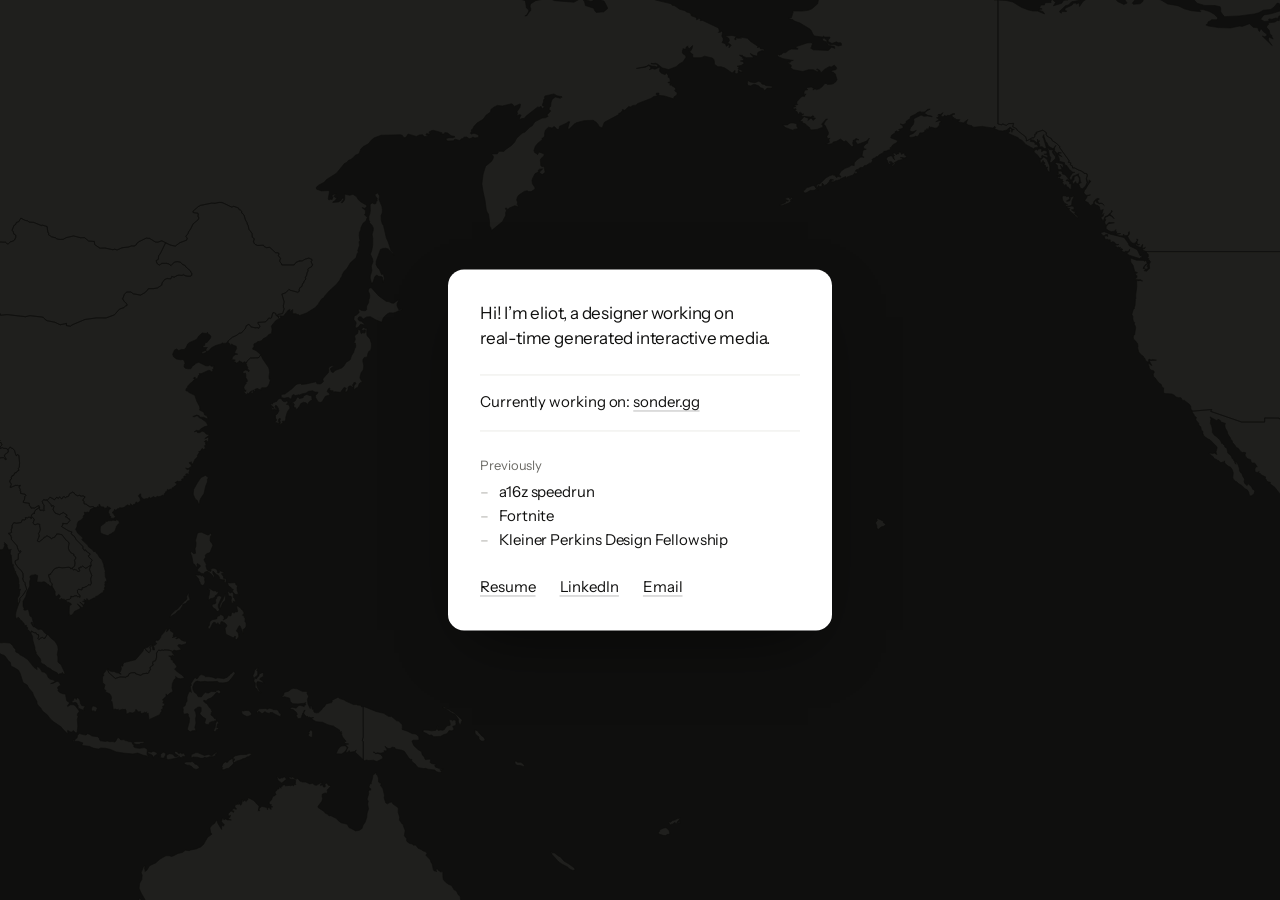
==== index.html @ 97181dc1 "World atlas preview (from eliotc.com atlas branch 342e32b) Co-Authored-By: Claude Opus 5.5 <noreply@" ====
<!doctype html>
<html lang="en" data-manifest="https://d3h06xb32ojj4n.cloudfront.net/eliotc/atlas/manifest.json">
<head>
<meta charset="utf-8">
<meta name="viewport" content="width=device-width, initial-scale=1, viewport-fit=cover">
<meta name="color-scheme" content="dark">
<meta name="theme-color" content="#0f0f0e">
<title>Eliot Chang</title>
<meta name="description" content="Designer working on interactive media that’s generated in real time.">
<meta property="og:title" content="Eliot Chang">
<meta property="og:description" content="Designer working on interactive media that’s generated in real time.">
<meta property="og:url" content="https://eliotc.com">
<link rel="icon" href="data:,">
<link rel="preconnect" href="https://fonts.googleapis.com">
<link rel="preconnect" href="https://fonts.gstatic.com" crossorigin>
<link href="https://fonts.googleapis.com/css2?family=Instrument+Sans:wght@400;500&display=swap" rel="stylesheet">
<link rel="preload" href="data/land.json" as="fetch" crossorigin>
<link rel="stylesheet" href="atlas.css">
</head>
<body>
<canvas id="stage" aria-label="World map. Choose a place to play a short film about it." role="img"></canvas>
<div class="videos" aria-hidden="true">
  <video playsinline muted loop preload="none"></video>
  <video playsinline muted loop preload="none"></video>
</div>
<div class="scrim" aria-hidden="true"></div>

<section class="card" id="card" aria-label="About eliot" tabindex="-1">
  <p class="intro">Hi! I’m eliot, a designer working on <span class="nw">real-time</span> generated interactive media.</p>
  <p class="now">Currently working on: <a href="https://sonder.gg">sonder.gg</a></p>
  <div class="prev">
    <span class="label">Previously</span>
    <ul>
      <li>a16z speedrun</li>
      <li>Fortnite</li>
      <li>Kleiner Perkins Design Fellowship</li>
    </ul>
  </div>
  <nav>
    <a href="https://docs.google.com/document/d/1Gn257Oo2Tdrnf8u51dKeGFQw_ZbxBJLO6IESc3gNT_4/edit">Resume</a>
    <a href="https://www.linkedin.com/in/eliot-chang/">LinkedIn</a>
    <a href="mailto:me@eliotc.com">Email</a>
  </nav>
</section>

<button class="chip" id="chip" type="button" aria-controls="card" aria-expanded="true">eliot</button>

<div class="controls" id="controls">
  <button class="ctl" id="mute" type="button" aria-pressed="false">Unmute</button>
  <button class="ctl" id="close" type="button">Close</button>
</div>

<div class="panel" id="panel" aria-live="polite">
  <h2 class="p-name" id="p-name"></h2>
  <p class="p-asof" id="p-asof"></p>
  <p class="p-line" id="p-line"></p>
  <p class="p-sources" id="p-sources"></p>
</div>

<p class="hint" id="hint">Choose any place on the map.</p>
<div class="tip" id="tip" aria-hidden="true"></div>

<script src="atlas.js" defer></script>
</body>
</html>
---- atlas.css ----
:root {
  --ocean: #0f0f0e;
  --paper: #ffffff;
  --ink: #111110;
  --ink-muted: #6c6b66;
  --rule: #ebebe8;
  --on-dark: #efeee9;
  --on-dark-muted: rgba(239, 238, 233, 0.62);
  --ease: cubic-bezier(0.2, 0.7, 0.2, 1);
  --gutter: 24px;
}
* { box-sizing: border-box; }
html, body {
  margin: 0; height: 100%; overflow: hidden; background: var(--ocean);
  -webkit-font-smoothing: antialiased; -webkit-tap-highlight-color: transparent;
}
body {
  font: 16px/1.5 "Instrument Sans", system-ui, sans-serif; letter-spacing: -0.005em;
  color: var(--on-dark);
}
button { font: inherit; letter-spacing: inherit; }

#stage {
  position: fixed; inset: 0; width: 100%; height: 100%; display: block; z-index: 1;
  touch-action: none; opacity: 0; transition: opacity 0.9s var(--ease);
}
#stage.is-ready { opacity: 1; }
.videos video {
  position: fixed; inset: 0; width: 100%; height: 100%; object-fit: cover; z-index: 0;
  pointer-events: none;
}
/* Without WebGL the videos are shown directly above the 2D map. */
.no-gl .videos video { z-index: 2; opacity: 0; transition: opacity 0.6s var(--ease); }
.no-gl .videos video.is-on { opacity: 1; }

.scrim {
  position: fixed; left: 0; right: 0; bottom: 0; height: 50vh; z-index: 3; pointer-events: none;
  background: linear-gradient(to top, rgba(0, 0, 0, 0.62), rgba(0, 0, 0, 0.28) 45%, transparent);
  opacity: 0; transition: opacity 0.6s var(--ease);
}
.is-playing .scrim { opacity: 1; }

/* Card */
.card {
  position: fixed; z-index: 6; left: 50%; top: 50%;
  width: min(384px, calc(100vw - 32px));
  padding: 32px;
  background: var(--paper); color: var(--ink);
  border-radius: 16px;
  box-shadow: 0 1px 1px rgba(0, 0, 0, 0.25), 0 24px 64px -24px rgba(0, 0, 0, 0.7);
  transform: translate(-50%, -50%);
  transition: opacity 0.4s var(--ease), transform 0.5s var(--ease), visibility 0s;
  outline: none;
}
.card.is-min {
  opacity: 0; visibility: hidden; pointer-events: none;
  transform: translate(-50%, calc(-50% + 8px)) scale(0.97);
  transition: opacity 0.25s var(--ease), transform 0.35s var(--ease), visibility 0s 0.35s;
}
.card p { margin: 0; }
.intro { font-size: 17px; line-height: 1.45; letter-spacing: -0.012em; }
.now {
  margin-top: 24px !important; padding: 16px 0;
  border-top: 1px solid var(--rule); border-bottom: 1px solid var(--rule);
  font-size: 15px;
}
.prev { margin-top: 24px; font-size: 15px; line-height: 1.6; }
.label { display: block; font-size: 13px; color: var(--ink-muted); margin-bottom: 4px; }
.card ul { list-style: none; margin: 0; padding: 0; }
.card li::before { content: "–"; color: #b3b2ad; margin-right: 10px; }
.card nav { display: flex; gap: 24px; margin-top: 24px; font-size: 15px; }
.card a {
  color: var(--ink); text-decoration: underline; text-decoration-thickness: 1px;
  text-underline-offset: 3px; text-decoration-color: rgba(17, 17, 16, 0.28);
  transition: text-decoration-color 0.2s;
}
.card a:hover { text-decoration-color: rgba(17, 17, 16, 0.9); }
.card a:focus-visible { outline: 1px solid var(--ink); outline-offset: 3px; border-radius: 2px; }

/* Entry chip */
.chip {
  position: fixed; z-index: 6; top: var(--gutter); left: var(--gutter);
  padding: 8px 14px; border: 0; border-radius: 10px;
  background: var(--paper); color: var(--ink); font-size: 14px; font-weight: 500; line-height: 1.2;
  box-shadow: 0 1px 1px rgba(0, 0, 0, 0.25), 0 8px 24px -12px rgba(0, 0, 0, 0.7);
  cursor: pointer; opacity: 0; visibility: hidden; transform: translateY(-4px);
  transition: opacity 0.3s var(--ease), transform 0.4s var(--ease), visibility 0s 0.4s;
}
.chip.is-on { opacity: 1; visibility: visible; transform: none; transition-delay: 0.1s, 0.1s, 0s; }
.chip:hover { background: #f3f3f1; }
.chip:focus-visible, .ctl:focus-visible { outline: 1px solid var(--on-dark); outline-offset: 3px; }

/* Video controls */
.controls {
  position: fixed; z-index: 5; top: var(--gutter); right: var(--gutter);
  display: flex; gap: 8px;
  opacity: 0; visibility: hidden; transition: opacity 0.4s var(--ease), visibility 0s 0.4s;
}
.is-playing .controls { opacity: 1; visibility: visible; transition-delay: 0s; }
.ctl {
  padding: 7px 12px; border-radius: 10px; cursor: pointer;
  font-size: 13px; line-height: 1.2; color: var(--on-dark);
  background: rgba(15, 15, 14, 0.42); border: 1px solid rgba(239, 238, 233, 0.16);
  -webkit-backdrop-filter: blur(12px); backdrop-filter: blur(12px);
  transition: background 0.2s, border-color 0.2s;
}
.ctl:hover { background: rgba(15, 15, 14, 0.62); border-color: rgba(239, 238, 233, 0.32); }

/* Caption panel */
.panel {
  position: fixed; z-index: 4; left: var(--gutter); bottom: var(--gutter);
  width: min(560px, calc(100vw - 2 * var(--gutter)));
  pointer-events: none; opacity: 0; transform: translateY(6px);
  transition: opacity 0.5s var(--ease), transform 0.6s var(--ease);
}
.is-playing .panel { opacity: 1; transform: none; }
.panel a { pointer-events: auto; }
.p-name { margin: 0; font-size: 20px; line-height: 1.2; font-weight: 500; letter-spacing: -0.015em; }
.p-asof { margin: 4px 0 0; font-size: 13px; color: var(--on-dark-muted); }
.p-line {
  margin: 16px 0 0; font-size: 16px; line-height: 1.45; min-height: 2.9em; max-width: 44ch;
  text-wrap: pretty; transition: opacity 0.25s;
}
.p-line.is-swap { opacity: 0; }
.p-sources { margin: 8px 0 0; font-size: 12px; color: var(--on-dark-muted); display: flex; flex-wrap: wrap; gap: 4px 16px; }
.p-sources:empty { display: none; }
.p-sources a {
  color: var(--on-dark-muted); text-decoration: underline; text-decoration-thickness: 1px;
  text-underline-offset: 3px; text-decoration-color: rgba(239, 238, 233, 0.25);
}
.p-sources a:hover { color: var(--on-dark); }

/* Map hint + hover tip */
.hint {
  position: fixed; z-index: 4; left: var(--gutter); bottom: var(--gutter); margin: 0;
  font-size: 13px; color: #7c7b75; pointer-events: none;
  opacity: 0; transition: opacity 0.6s var(--ease);
}
.hint.is-on { opacity: 1; transition-delay: 0.4s; }
.tip {
  position: fixed; z-index: 4; left: 0; top: 0; pointer-events: none; white-space: nowrap;
  font-size: 12px; line-height: 1; color: var(--on-dark);
  opacity: 0; transition: opacity 0.18s;
}
.tip.is-on { opacity: 1; }
.tip::before {
  content: ""; position: absolute; left: 0; top: 0; width: 7px; height: 7px; margin: -3.5px 0 0 -3.5px;
  border-radius: 50%; background: var(--on-dark);
}
.tip span { position: absolute; left: 10px; top: -6px; }
.tip small { color: var(--on-dark-muted); font-size: 12px; margin-left: 6px; }

@media (max-width: 560px) {
  :root { --gutter: 16px; }
  .card { padding: 24px; }
  .intro { font-size: 16px; }
  .p-name { font-size: 18px; }
  .p-line { font-size: 15px; }
}
@media (prefers-reduced-motion: reduce) {
  .card, .card.is-min, .chip, .panel, #stage { transition-property: opacity, visibility; transform: translate(-50%, -50%); }
  .chip, .panel, #stage { transform: none; }
}
.nw { white-space: nowrap; }
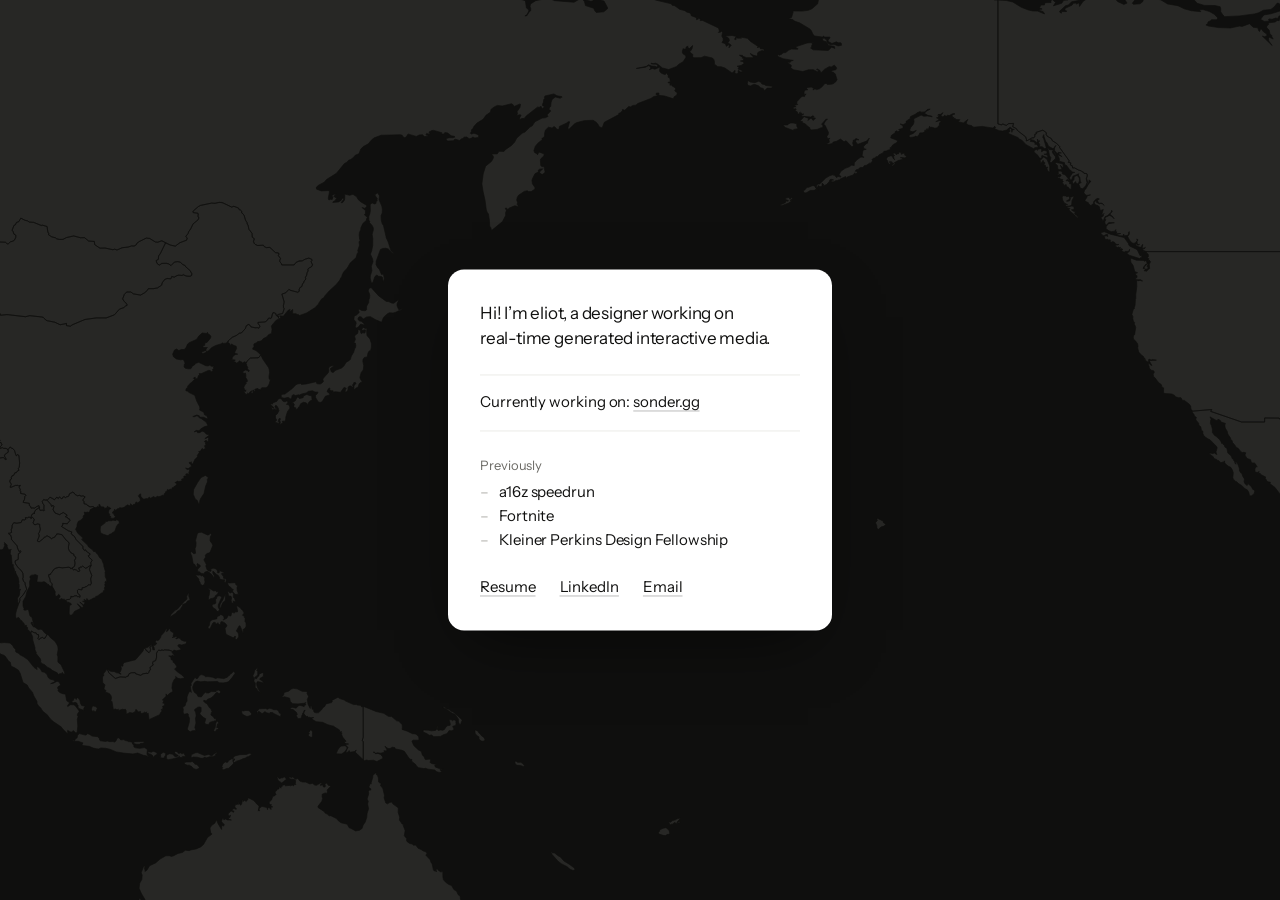
==== commit d7a67976: "Update preview to atlas c97c593: lens, corner note, map memory, finale Co-Authored-By: Claude Opus 5" ====
--- a/index.html
+++ b/index.html
@@ -1,5 +1,5 @@
 <!doctype html>
-<html lang="en" data-manifest="https://d3h06xb32ojj4n.cloudfront.net/eliotc/atlas/manifest.json">
+<html lang="en" data-manifest="https://d3h06xb32ojj4n.cloudfront.net/eliotc/atlas/manifest.json" data-manifest-v2="https://d3h06xb32ojj4n.cloudfront.net/eliotc/atlas/manifest-v2.json">
 <head>
 <meta charset="utf-8">
 <meta name="viewport" content="width=device-width, initial-scale=1, viewport-fit=cover">
@@ -20,6 +20,7 @@
 <body>
 <canvas id="stage" aria-label="World map. Choose a place to play a short film about it." role="img"></canvas>
 <div class="videos" aria-hidden="true">
+  <video playsinline muted loop preload="none"></video>
   <video playsinline muted loop preload="none"></video>
   <video playsinline muted loop preload="none"></video>
 </div>
@@ -43,10 +44,15 @@
   </nav>
 </section>
 
-<button class="chip" id="chip" type="button" aria-controls="card" aria-expanded="true">eliot</button>
+<aside class="note" id="note" aria-label="About eliot">
+  <button class="n-open" id="note-open" type="button" aria-controls="card" aria-expanded="false"><span class="n-full">eliot, designer working on <span class="nw">real-time</span> generated interactive media</span><span class="n-short">eliot</span></button>
+  <p class="n-now">currently <a href="https://sonder.gg">sonder.gg</a></p>
+  <p class="n-links"><a href="https://docs.google.com/document/d/1Gn257Oo2Tdrnf8u51dKeGFQw_ZbxBJLO6IESc3gNT_4/edit">Resume</a><span aria-hidden="true"> · </span><a href="https://www.linkedin.com/in/eliot-chang/">LinkedIn</a><span aria-hidden="true"> · </span><a href="mailto:me@eliotc.com">Email</a></p>
+</aside>
+<div class="fold" id="fold" aria-hidden="true"></div>
 
 <div class="controls" id="controls">
-  <button class="ctl" id="mute" type="button" aria-pressed="false">Unmute</button>
+  <button class="ctl" id="mute" type="button" aria-pressed="false">Sound on</button>
   <button class="ctl" id="close" type="button">Close</button>
 </div>
 
@@ -55,8 +61,16 @@
   <p class="p-asof" id="p-asof"></p>
   <p class="p-line" id="p-line"></p>
   <p class="p-sources" id="p-sources"></p>
+  <p class="p-music" id="p-music"></p>
+  <div class="p-nav" id="p-nav">
+    <button class="nav" id="prev" type="button" aria-keyshortcuts="ArrowLeft"><span aria-hidden="true">←</span> <span class="nav-name"></span></button>
+    <button class="nav" id="next" type="button" aria-keyshortcuts="ArrowRight"><span class="nav-name"></span> <span aria-hidden="true">→</span></button>
+    <button class="nav call" id="call" type="button" hidden><span aria-hidden="true">→</span> <span class="nav-name"></span></button>
+    <button class="nav thread" id="thread" type="button" hidden></button>
+  </div>
 </div>
 
+<button class="glint" id="glint" type="button" aria-label="A feather" tabindex="-1"><svg viewBox="0 0 24 24" width="22" height="22" aria-hidden="true"><path d="M20.5 3.5c-6.2.4-11 4.6-12.6 11.3l-.6 2.6 2.4-.9c5.8-2.2 9.6-6.9 10.8-13z" fill="currentColor" opacity=".9"/><path d="M19 5 5.2 18.8M4 20l1.2-1.2" stroke="currentColor" stroke-width="1" stroke-linecap="round" fill="none"/></svg></button>
 <p class="hint" id="hint">Choose any place on the map.</p>
 <div class="tip" id="tip" aria-hidden="true"></div>
 
--- a/atlas.css
+++ b/atlas.css
@@ -33,9 +33,13 @@
 .no-gl .videos video { z-index: 2; opacity: 0; transition: opacity 0.6s var(--ease); }
 .no-gl .videos video.is-on { opacity: 1; }
 
+/* Captions carry each film's lines, so the scrim is weighted to the bottom-left
+   where they sit, and stays light across the rest of the picture. */
 .scrim {
-  position: fixed; left: 0; right: 0; bottom: 0; height: 50vh; z-index: 3; pointer-events: none;
-  background: linear-gradient(to top, rgba(0, 0, 0, 0.62), rgba(0, 0, 0, 0.28) 45%, transparent);
+  position: fixed; left: 0; right: 0; bottom: 0; height: 56vh; z-index: 3; pointer-events: none;
+  background:
+    radial-gradient(ellipse 62% 78% at 0% 100%, rgba(0, 0, 0, 0.5), rgba(0, 0, 0, 0.22) 55%, transparent 80%),
+    linear-gradient(to top, rgba(0, 0, 0, 0.5), rgba(0, 0, 0, 0.16) 40%, transparent 75%);
   opacity: 0; transition: opacity 0.6s var(--ease);
 }
 .is-playing .scrim { opacity: 1; }
@@ -77,18 +81,47 @@
 .card a:hover { text-decoration-color: rgba(17, 17, 16, 0.9); }
 .card a:focus-visible { outline: 1px solid var(--ink); outline-offset: 3px; border-radius: 2px; }
 
-/* Entry chip */
-.chip {
-  position: fixed; z-index: 6; top: var(--gutter); left: var(--gutter);
-  padding: 8px 14px; border: 0; border-radius: 10px;
-  background: var(--paper); color: var(--ink); font-size: 14px; font-weight: 500; line-height: 1.2;
-  box-shadow: 0 1px 1px rgba(0, 0, 0, 0.25), 0 8px 24px -12px rgba(0, 0, 0, 0.7);
-  cursor: pointer; opacity: 0; visibility: hidden; transform: translateY(-4px);
-  transition: opacity 0.3s var(--ease), transform 0.4s var(--ease), visibility 0s 0.4s;
-}
-.chip.is-on { opacity: 1; visibility: visible; transform: none; transition-delay: 0.1s, 0.1s, 0s; }
-.chip:hover { background: #f3f3f1; }
-.chip:focus-visible, .ctl:focus-visible { outline: 1px solid var(--on-dark); outline-offset: 3px; }
+/* Note: the card folded into a wall label, bottom-right */
+.note {
+  position: fixed; z-index: 6; right: var(--gutter); bottom: var(--gutter);
+  width: 244px; padding: 12px 14px 11px;
+  background: var(--paper); color: var(--ink); border-radius: 8px;
+  box-shadow: 0 1px 1px rgba(0, 0, 0, 0.25), 0 12px 32px -16px rgba(0, 0, 0, 0.75);
+  font-size: 12.5px; line-height: 1.45; cursor: pointer;
+  opacity: 0; visibility: hidden; transition: opacity 0.2s var(--ease), visibility 0s 0.2s;
+}
+.note.is-on { opacity: 1; visibility: visible; transition-delay: 0s; }
+.note p { margin: 0; }
+.n-open {
+  display: block; width: 100%; margin: 0; padding: 0; border: 0; background: none; color: inherit;
+  text-align: left; font-size: inherit; line-height: inherit; cursor: pointer;
+}
+.n-open .n-short { display: none; }
+.n-now { margin-top: 6px !important; color: var(--ink-muted); }
+.n-links { margin-top: 2px !important; color: #b3b2ad; }
+.note a {
+  color: var(--ink); text-decoration: underline; text-decoration-thickness: 1px;
+  text-underline-offset: 2px; text-decoration-color: rgba(17, 17, 16, 0.28);
+}
+.note a:hover { text-decoration-color: rgba(17, 17, 16, 0.9); }
+.note:hover { background: #fbfbfa; }
+.n-open:focus-visible, .note a:focus-visible { outline: 1px solid var(--ink); outline-offset: 2px; border-radius: 2px; }
+.fold {
+  position: fixed; z-index: 7; left: 0; top: 0; width: 0; height: 0; pointer-events: none;
+  background: var(--paper); border-radius: 16px; display: none;
+  box-shadow: 0 1px 1px rgba(0, 0, 0, 0.25), 0 24px 64px -24px rgba(0, 0, 0, 0.7);
+}
+/* Narrow screens: the caption owns the bottom, so the note moves top-left and
+   collapses to one line; a tap expands it, a second tap opens the card. */
+@media (max-width: 899px) {
+  .note { right: auto; left: var(--gutter); top: var(--gutter); bottom: auto; width: auto; max-width: calc(100vw - 2 * var(--gutter) - 176px); }
+  .note.is-compact { display: flex; align-items: baseline; gap: 8px; padding: 7px 12px; border-radius: 10px; white-space: nowrap; }
+  .note.is-compact .n-open { width: auto; font-weight: 500; }
+  .note.is-compact .n-full, .note.is-compact .n-links { display: none; }
+  .note.is-compact .n-short { display: inline; }
+  .note.is-compact .n-now { margin: 0 !important; }
+  .note:not(.is-compact) { width: min(244px, calc(100vw - 2 * var(--gutter))); max-width: none; }
+}
 
 /* Video controls */
 .controls {
@@ -118,6 +151,7 @@
 .p-name { margin: 0; font-size: 20px; line-height: 1.2; font-weight: 500; letter-spacing: -0.015em; }
 .p-asof { margin: 4px 0 0; font-size: 13px; color: var(--on-dark-muted); }
 .p-line {
+  text-shadow: 0 1px 2px rgba(0, 0, 0, 0.55), 0 0 18px rgba(0, 0, 0, 0.45);
   margin: 16px 0 0; font-size: 16px; line-height: 1.45; min-height: 2.9em; max-width: 44ch;
   text-wrap: pretty; transition: opacity 0.25s;
 }
@@ -129,8 +163,39 @@
   text-underline-offset: 3px; text-decoration-color: rgba(239, 238, 233, 0.25);
 }
 .p-sources a:hover { color: var(--on-dark); }
-
-/* Map hint + hover tip */
+.p-music { margin: 4px 0 0; font-size: 11px; color: rgba(239, 238, 233, 0.5); }
+.p-music:empty { display: none; }
+
+.p-nav { display: flex; flex-wrap: wrap; gap: 4px 20px; margin-top: 16px; pointer-events: auto; }
+.p-nav:empty { display: none; }
+.nav {
+  padding: 4px 0; border: 0; background: none; cursor: pointer;
+  font-size: 13px; line-height: 1.3; color: var(--on-dark-muted); transition: color 0.2s;
+}
+.nav:hover { color: var(--on-dark); }
+.nav:focus-visible { outline: 1px solid var(--on-dark); outline-offset: 3px; border-radius: 2px; }
+.nav[hidden] { display: none; }
+.thread {
+  padding: 3px 8px; border: 1px solid rgba(239, 238, 233, 0.18); border-radius: 6px; font-size: 12px;
+}
+.thread:hover { border-color: rgba(239, 238, 233, 0.4); }
+
+/* The call: offered only while its shot plays. */
+.call { opacity: 0; pointer-events: none; transition: opacity 0.9s var(--ease); }
+.call.is-on { opacity: 1; pointer-events: auto; }
+.is-finale .panel { display: none; }
+/* The ending: one feather at the end of the route. */
+.glint {
+  position: fixed; z-index: 4; left: 0; top: 0; width: 36px; height: 36px; margin: -27px 0 0 -11px; padding: 7px;
+  border: 0; background: none; color: #f4f1e8; cursor: pointer;
+  filter: drop-shadow(0 0 6px rgba(244, 241, 232, 0.55));
+  opacity: 0; visibility: hidden; transition: opacity 1.8s var(--ease), visibility 0s 1.8s;
+}
+.glint.is-on { opacity: 1; visibility: visible; transition-delay: 0s; animation: glint 3.2s ease-in-out infinite 1.8s; }
+.glint:focus-visible { outline: 1px solid var(--on-dark); outline-offset: 2px; border-radius: 4px; }
+@keyframes glint { 50% { opacity: 0.55; filter: drop-shadow(0 0 2px rgba(244, 241, 232, 0.3)); } }
+
+/* Map hint + lens label */
 .hint {
   position: fixed; z-index: 4; left: var(--gutter); bottom: var(--gutter); margin: 0;
   font-size: 13px; color: #7c7b75; pointer-events: none;
@@ -139,16 +204,12 @@
 .hint.is-on { opacity: 1; transition-delay: 0.4s; }
 .tip {
   position: fixed; z-index: 4; left: 0; top: 0; pointer-events: none; white-space: nowrap;
-  font-size: 12px; line-height: 1; color: var(--on-dark);
-  opacity: 0; transition: opacity 0.18s;
+  font-size: 12px; line-height: 1; color: var(--on-dark); text-shadow: 0 1px 8px rgba(0, 0, 0, 0.8);
+  opacity: 0; transition: opacity 0.2s;
 }
 .tip.is-on { opacity: 1; }
-.tip::before {
-  content: ""; position: absolute; left: 0; top: 0; width: 7px; height: 7px; margin: -3.5px 0 0 -3.5px;
-  border-radius: 50%; background: var(--on-dark);
-}
-.tip span { position: absolute; left: 10px; top: -6px; }
-.tip small { color: var(--on-dark-muted); font-size: 12px; margin-left: 6px; }
+.tip span { display: inline-block; transform: translateX(-50%); }
+.tip small { color: var(--on-dark-muted); font-size: 12px; margin-left: 8px; font-variant-numeric: tabular-nums; }
 
 @media (max-width: 560px) {
   :root { --gutter: 16px; }
@@ -158,7 +219,8 @@
   .p-line { font-size: 15px; }
 }
 @media (prefers-reduced-motion: reduce) {
-  .card, .card.is-min, .chip, .panel, #stage { transition-property: opacity, visibility; transform: translate(-50%, -50%); }
-  .chip, .panel, #stage { transform: none; }
+  .glint.is-on { animation: none; }
+  .card, .card.is-min, .panel, #stage { transition-property: opacity, visibility; transform: translate(-50%, -50%); }
+  .panel, #stage { transform: none; }
 }
 .nw { white-space: nowrap; }
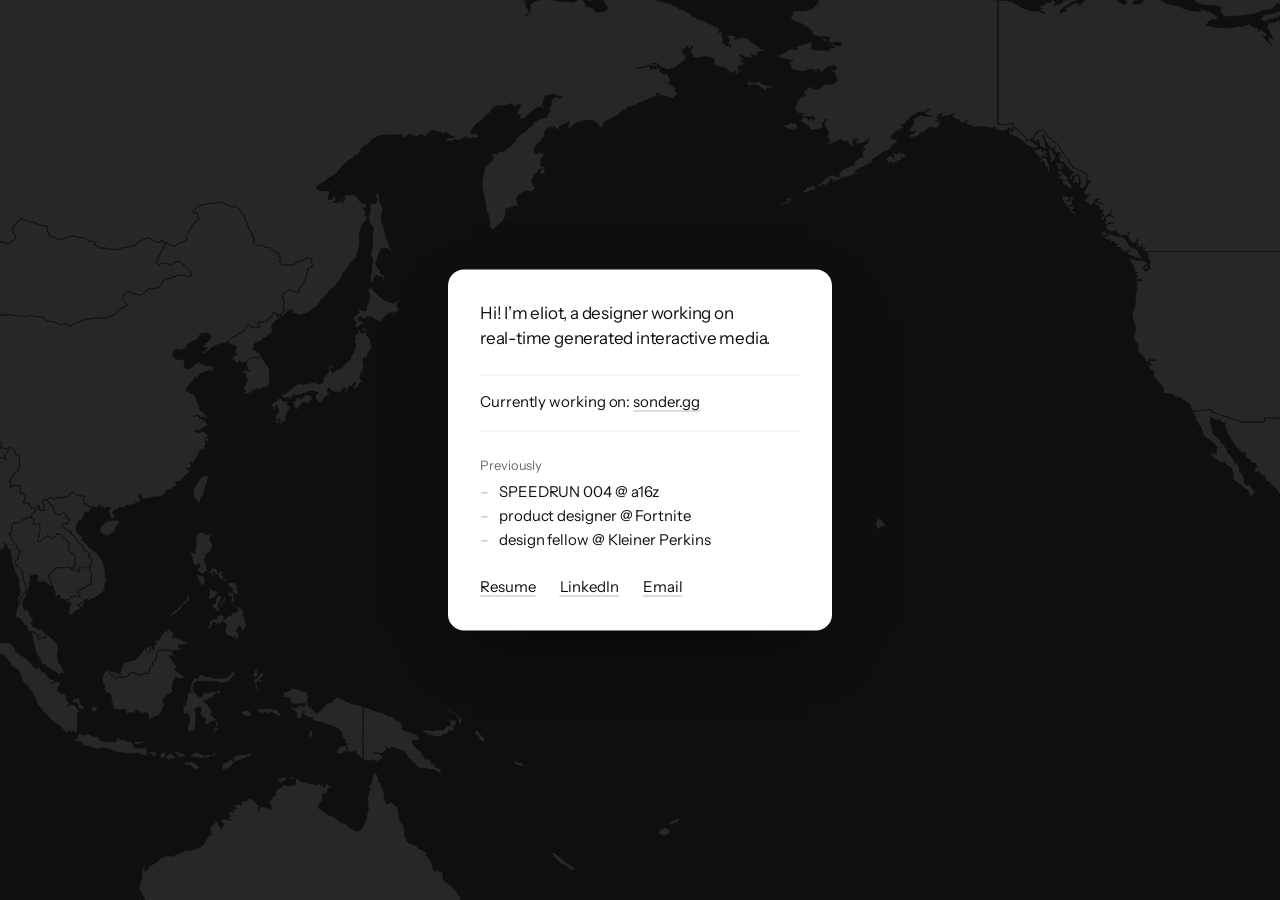
==== commit 9d01e691: "Update preview to atlas 06cab4f: clean ripple wipe, readable captions, deduped sources, new Previous" ====
--- a/index.html
+++ b/index.html
@@ -32,9 +32,9 @@
   <div class="prev">
     <span class="label">Previously</span>
     <ul>
-      <li>a16z speedrun</li>
-      <li>Fortnite</li>
-      <li>Kleiner Perkins Design Fellowship</li>
+      <li>SPEEDRUN 004 @ a16z</li>
+      <li>product designer @ Fortnite</li>
+      <li>design fellow @ Kleiner Perkins</li>
     </ul>
   </div>
   <nav>
--- a/atlas.css
+++ b/atlas.css
@@ -147,15 +147,24 @@
   transition: opacity 0.5s var(--ease), transform 0.6s var(--ease);
 }
 .is-playing .panel { opacity: 1; transform: none; }
+/* A soft local shade behind the caption block: feathered to nothing, so there is no box,
+   but dark enough behind the text for AA contrast over a bright frame. */
+.panel { isolation: isolate; }
+.panel::before {
+  content: ""; position: absolute; z-index: -1; pointer-events: none;
+  left: -120px; right: -140px; top: -90px; bottom: -80px;
+  background: radial-gradient(closest-side, rgba(0, 0, 0, 0.62), rgba(0, 0, 0, 0.5) 45%, rgba(0, 0, 0, 0.22) 75%, transparent);
+}
 .panel a { pointer-events: auto; }
+.p-name, .p-asof, .p-sources, .p-music, .nav { text-shadow: 0 1px 2px rgba(0, 0, 0, 0.6), 0 0 12px rgba(0, 0, 0, 0.45); }
 .p-name { margin: 0; font-size: 20px; line-height: 1.2; font-weight: 500; letter-spacing: -0.015em; }
 .p-asof { margin: 4px 0 0; font-size: 13px; color: var(--on-dark-muted); }
 .p-line {
-  text-shadow: 0 1px 2px rgba(0, 0, 0, 0.55), 0 0 18px rgba(0, 0, 0, 0.45);
+  text-shadow: 0 1px 2px rgba(0, 0, 0, 0.7), 0 0 10px rgba(0, 0, 0, 0.55), 0 0 24px rgba(0, 0, 0, 0.45);
   margin: 16px 0 0; font-size: 16px; line-height: 1.45; min-height: 2.9em; max-width: 44ch;
   text-wrap: pretty; transition: opacity 0.25s;
 }
-.p-line.is-swap { opacity: 0; }
+.p-line.is-swap { opacity: 0; transition-duration: 0.16s; }
 .p-sources { margin: 8px 0 0; font-size: 12px; color: var(--on-dark-muted); display: flex; flex-wrap: wrap; gap: 4px 16px; }
 .p-sources:empty { display: none; }
 .p-sources a {
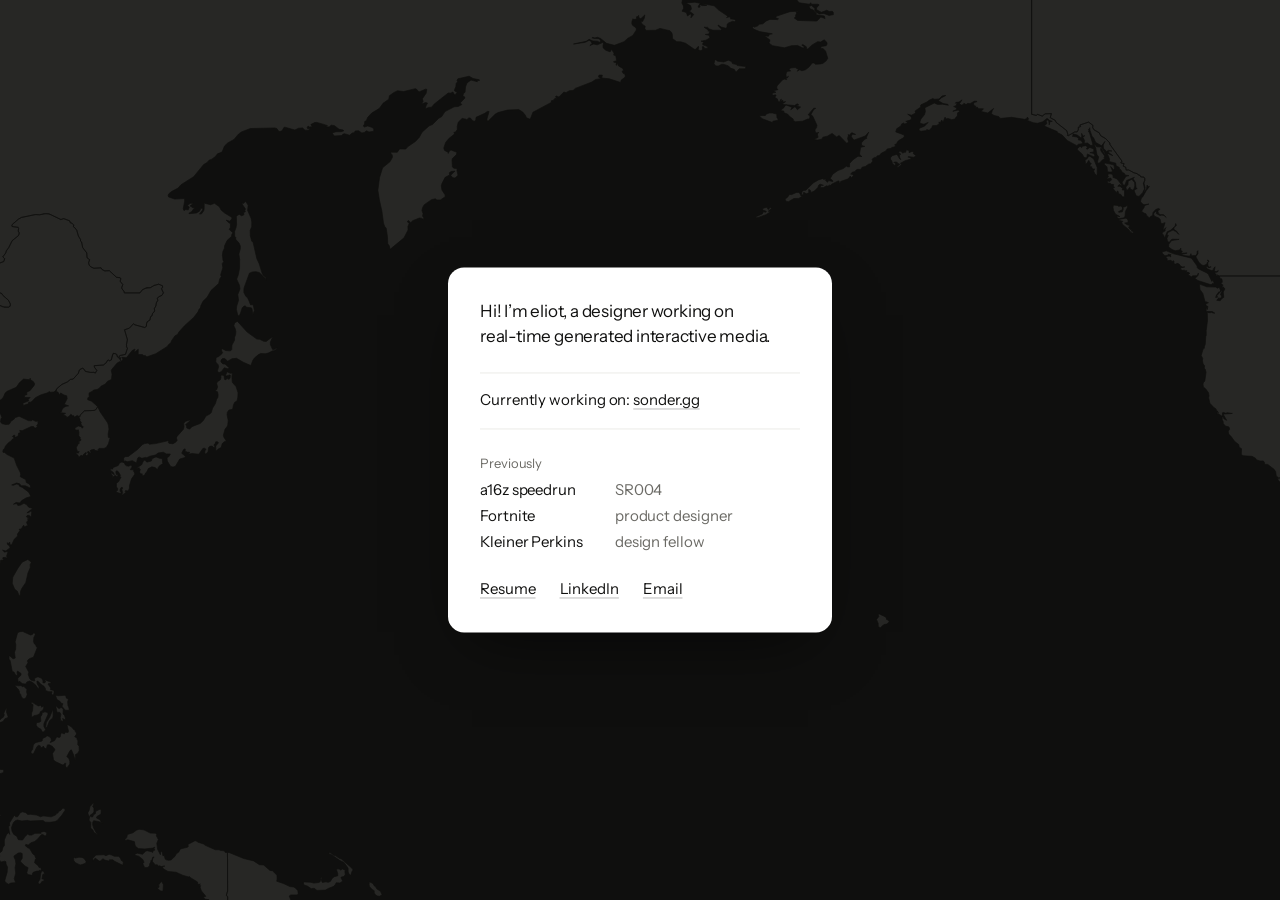
==== commit 50be7b69: "Card: aligned Previously list Co-Authored-By: Claude Opus 5.5 <noreply@anthropic.com>" ====
--- a/index.html
+++ b/index.html
@@ -31,11 +31,11 @@
   <p class="now">Currently working on: <a href="https://sonder.gg">sonder.gg</a></p>
   <div class="prev">
     <span class="label">Previously</span>
-    <ul>
-      <li>SPEEDRUN 004 @ a16z</li>
-      <li>product designer @ Fortnite</li>
-      <li>design fellow @ Kleiner Perkins</li>
-    </ul>
+    <dl class="credits">
+      <dt>a16z speedrun</dt><dd>SR004</dd>
+      <dt>Fortnite</dt><dd>product designer</dd>
+      <dt>Kleiner Perkins</dt><dd>design fellow</dd>
+    </dl>
   </div>
   <nav>
     <a href="https://docs.google.com/document/d/1Gn257Oo2Tdrnf8u51dKeGFQw_ZbxBJLO6IESc3gNT_4/edit">Resume</a>
--- a/atlas.css
+++ b/atlas.css
@@ -70,8 +70,9 @@
 }
 .prev { margin-top: 24px; font-size: 15px; line-height: 1.6; }
 .label { display: block; font-size: 13px; color: var(--ink-muted); margin-bottom: 4px; }
-.card ul { list-style: none; margin: 0; padding: 0; }
-.card li::before { content: "–"; color: #b3b2ad; margin-right: 10px; }
+.card .credits { display: grid; grid-template-columns: max-content max-content; column-gap: 32px; row-gap: 2px; margin: 0; }
+.card .credits dt { color: inherit; }
+.card .credits dd { margin: 0; color: #6b6a65; }
 .card nav { display: flex; gap: 24px; margin-top: 24px; font-size: 15px; }
 .card a {
   color: var(--ink); text-decoration: underline; text-decoration-thickness: 1px;
